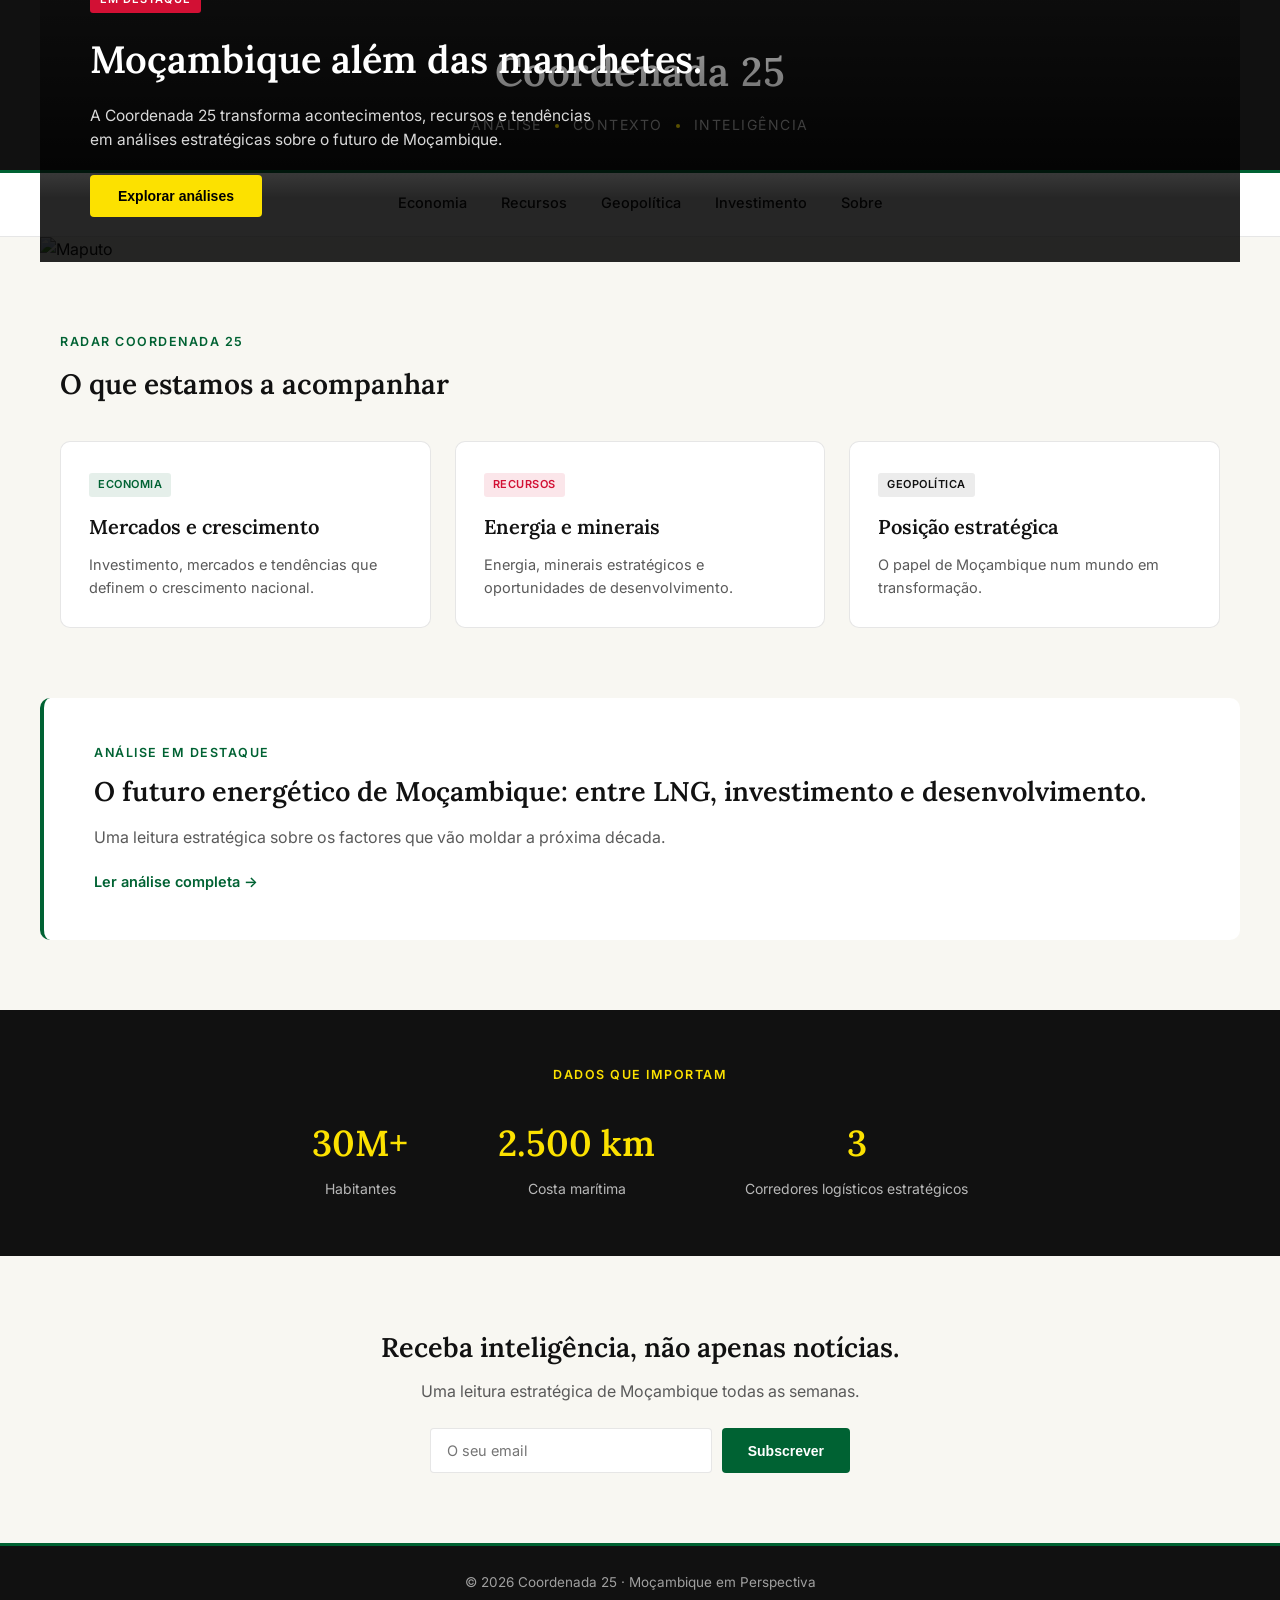
==== website/index.html @ 7ec49373 "Adiciona index, style e favicon" ====
<!DOCTYPE html>
<html lang="pt">
<head>
    <meta charset="UTF-8">
    <meta name="viewport" content="width=device-width, initial-scale=1.0">
    <title>Coordenada 25 | Inteligência sobre Moçambique</title>
    <link rel="preconnect" href="https://fonts.googleapis.com">
    <link rel="preconnect" href="https://fonts.gstatic.com" crossorigin>
    <link href="https://fonts.googleapis.com/css2?family=Lora:wght@500;600;700&family=Inter:wght@400;500;600&display=swap" rel="stylesheet">
    <link rel="stylesheet" href="style.css">
</head>
<body>

<header>
    <div class="header-inner">
        <h1>Coordenada 25</h1>
        <p>Análise <span class="dot"></span> Contexto <span class="dot"></span> Inteligência</p>
    </div>
</header>

<nav>
    <a href="#">Economia</a>
    <a href="#">Recursos</a>
    <a href="#">Geopolítica</a>
    <a href="#">Investimento</a>
    <a href="#">Sobre</a>
</nav>

<section class="hero">
    <img src="https://images.unsplash.com/photo-1489493585363-d69421e0edd3" alt="Maputo">
    <div class="hero-text">
        <span class="kicker">Em destaque</span>
        <h2>Moçambique além das manchetes.</h2>
        <p>
            A Coordenada 25 transforma acontecimentos,
            recursos e tendências em análises estratégicas
            sobre o futuro de Moçambique.
        </p>
        <button>Explorar análises</button>
    </div>
</section>

<section class="radar">
    <span class="eyebrow">Radar Coordenada 25</span>
    <h2>O que estamos a acompanhar</h2>

    <div class="articles">
        <article>
            <span class="tag tag-economia">Economia</span>
            <h3>Mercados e crescimento</h3>
            <p>Investimento, mercados e tendências que definem o crescimento nacional.</p>
        </article>

        <article>
            <span class="tag tag-recursos">Recursos</span>
            <h3>Energia e minerais</h3>
            <p>Energia, minerais estratégicos e oportunidades de desenvolvimento.</p>
        </article>

        <article>
            <span class="tag tag-geopolitica">Geopolítica</span>
            <h3>Posição estratégica</h3>
            <p>O papel de Moçambique num mundo em transformação.</p>
        </article>
    </div>
</section>

<section class="feature">
    <span class="eyebrow">Análise em destaque</span>
    <h3>O futuro energético de Moçambique: entre LNG, investimento e desenvolvimento.</h3>
    <p>Uma leitura estratégica sobre os factores que vão moldar a próxima década.</p>
    <a href="#" class="feature-link">Ler análise completa →</a>
</section>

<section class="data">
    <span class="eyebrow eyebrow-light">Dados que importam</span>
    <div class="data-grid">
        <div>
            <h3>30M+</h3>
            <p>Habitantes</p>
        </div>
        <div>
            <h3>2.500 km</h3>
            <p>Costa marítima</p>
        </div>
        <div>
            <h3>3</h3>
            <p>Corredores logísticos estratégicos</p>
        </div>
    </div>
</section>

<section class="newsletter">
    <h2>Receba inteligência, não apenas notícias.</h2>
    <p>Uma leitura estratégica de Moçambique todas as semanas.</p>
    <form class="newsletter-form">
        <input type="email" placeholder="O seu email" required>
        <button type="submit">Subscrever</button>
    </form>
</section>

<footer>
    <p>© 2026 Coordenada 25 · Moçambique em Perspectiva</p>
</footer>

</body>
</html>
---- website/style.css ----
/* COORDENADA 25 - BRAND STYLE */

* {
    margin: 0;
    padding: 0;
    box-sizing: border-box;
}

:root {
    --verde: #006233;
    --verde-escuro: #00381d;
    --vermelho: #D21034;
    --amarelo: #FCE100;
    --preto: #111111;
    --cinza: #5a5a5a;
    --fundo: #F8F7F2;
    --linha: rgba(17,17,17,0.1);
}

body {
    font-family: "Inter", Helvetica, sans-serif;
    background: var(--fundo);
    color: var(--preto);
    line-height: 1.6;
}

h1, h2, h3 {
    font-family: "Lora", Georgia, serif;
}

/* HEADER */

header {
    background: var(--preto);
    color: white;
    text-align: center;
    padding: 40px 20px 34px;
    border-bottom: 3px solid var(--verde);
}

header h1 {
    font-size: 40px;
    letter-spacing: 0.5px;
    font-weight: 600;
}

header p {
    margin-top: 10px;
    font-size: 14px;
    letter-spacing: 1.5px;
    text-transform: uppercase;
    color: rgba(255,255,255,0.65);
}

header .dot {
    display: inline-block;
    width: 4px;
    height: 4px;
    background: var(--amarelo);
    border-radius: 50%;
    margin: 0 8px;
    vertical-align: middle;
}

/* NAV */

nav {
    display: flex;
    justify-content: center;
    gap: 34px;
    padding: 18px;
    background: white;
    border-bottom: 1px solid var(--linha);
}

nav a {
    text-decoration: none;
    color: var(--preto);
    font-weight: 500;
    font-size: 14.5px;
    position: relative;
    padding-bottom: 3px;
    transition: color 0.2s ease;
}

nav a::after {
    content: "";
    position: absolute;
    left: 0;
    bottom: 0;
    width: 0;
    height: 2px;
    background: var(--vermelho);
    transition: width 0.25s ease;
}

nav a:hover {
    color: var(--vermelho);
}

nav a:hover::after {
    width: 100%;
}

/* HERO */

.hero {
    position: relative;
    max-width: 1200px;
    margin: 0 auto;
}

.hero img {
    width: 100%;
    height: 480px;
    object-fit: cover;
    filter: brightness(0.9);
}

.hero-text {
    position: absolute;
    bottom: 0;
    padding: 45px 50px;
    color: white;
    background: linear-gradient(0deg, rgba(0,0,0,0.85) 20%, rgba(0,0,0,0.1) 100%);
    width: 100%;
}

.kicker {
    display: inline-block;
    background: var(--vermelho);
    color: white;
    font-size: 11px;
    font-weight: 600;
    letter-spacing: 1px;
    text-transform: uppercase;
    padding: 4px 10px;
    border-radius: 3px;
    margin-bottom: 16px;
}

.hero h2 {
    font-size: 38px;
    font-weight: 600;
    margin-bottom: 14px;
    max-width: 650px;
}

.hero-text p {
    max-width: 520px;
    color: rgba(255,255,255,0.85);
    font-size: 15.5px;
    margin-bottom: 22px;
}

.hero button {
    background: var(--amarelo);
    border: none;
    padding: 13px 28px;
    border-radius: 4px;
    font-weight: 600;
    font-size: 14px;
    cursor: pointer;
    transition: transform 0.2s ease;
}

.hero button:hover {
    transform: translateY(-2px);
}

/* SECTION HEADINGS */

.eyebrow {
    display: block;
    color: var(--verde);
    font-size: 12.5px;
    font-weight: 600;
    letter-spacing: 1.5px;
    text-transform: uppercase;
    margin-bottom: 10px;
}

.eyebrow-light {
    color: var(--amarelo);
}

.radar h2,
.feature h3 {
    color: var(--preto);
}

.radar h2 {
    font-size: 28px;
    margin-bottom: 34px;
    font-weight: 600;
}

/* SECTIONS */

.radar,
.feature,
.newsletter {
    max-width: 1200px;
    margin: 70px auto;
    padding: 0 20px;
}

/* CARDS */

.articles {
    display: flex;
    gap: 24px;
}

article {
    background: white;
    padding: 28px;
    flex: 1;
    border-radius: 10px;
    border: 1px solid var(--linha);
    transition: transform 0.2s ease, box-shadow 0.2s ease;
}

article:hover {
    transform: translateY(-4px);
    box-shadow: 0 12px 24px rgba(0,0,0,0.08);
}

.tag {
    display: inline-block;
    font-size: 11px;
    font-weight: 600;
    letter-spacing: 0.5px;
    text-transform: uppercase;
    padding: 3px 9px;
    border-radius: 3px;
    margin-bottom: 14px;
}

.tag-economia { background: rgba(0,98,51,0.1); color: var(--verde); }
.tag-recursos { background: rgba(210,16,52,0.1); color: var(--vermelho); }
.tag-geopolitica { background: rgba(17,17,17,0.08); color: var(--preto); }

article h3 {
    font-size: 20px;
    margin-bottom: 10px;
    font-weight: 600;
}

article p {
    color: var(--cinza);
    font-size: 14.5px;
}

/* FEATURE */

.feature {
    background: white;
    padding: 45px 50px;
    border-radius: 10px;
    border-left: 4px solid var(--verde);
}

.feature h3 {
    font-size: 27px;
    line-height: 1.35;
    margin: 6px 0 16px;
    font-weight: 600;
}

.feature p {
    color: var(--cinza);
    font-size: 16px;
    margin-bottom: 18px;
}

.feature-link {
    color: var(--verde);
    font-weight: 600;
    text-decoration: none;
    font-size: 14.5px;
}

.feature-link:hover {
    color: var(--vermelho);
}

/* DATA */

.data {
    background: var(--preto);
    color: white;
    padding: 55px 20px;
    text-align: center;
}

.data .eyebrow {
    text-align: center;
    margin-bottom: 30px;
}

.data-grid {
    display: flex;
    justify-content: center;
    gap: 90px;
    max-width: 1200px;
    margin: 0 auto;
}

.data h3 {
    color: var(--amarelo);
    font-size: 36px;
    font-weight: 600;
}

.data p {
    color: rgba(255,255,255,0.7);
    font-size: 14px;
    margin-top: 6px;
}

/* NEWSLETTER */

.newsletter {
    text-align: center;
}

.newsletter h2 {
    font-size: 27px;
    font-weight: 600;
    margin-bottom: 10px;
}

.newsletter p {
    color: var(--cinza);
    margin-bottom: 24px;
}

.newsletter-form {
    display: flex;
    justify-content: center;
    gap: 10px;
    max-width: 420px;
    margin: 0 auto;
}

.newsletter-form input {
    flex: 1;
    padding: 13px 16px;
    border: 1px solid var(--linha);
    border-radius: 4px;
    font-family: inherit;
    font-size: 14.5px;
}

.newsletter-form input:focus {
    outline: none;
    border-color: var(--verde);
}

.newsletter button {
    padding: 13px 26px;
    background: var(--verde);
    color: white;
    border: none;
    border-radius: 4px;
    font-weight: 600;
    font-size: 14px;
    cursor: pointer;
    transition: background 0.2s ease;
}

.newsletter button:hover {
    background: var(--verde-escuro);
}

/* FOOTER */

footer {
    background: var(--preto);
    color: rgba(255,255,255,0.6);
    text-align: center;
    padding: 26px;
    font-size: 13.5px;
    border-top: 3px solid var(--verde);
}

/* MOBILE */

@media (max-width: 768px) {
    .articles,
    .data-grid {
        flex-direction: column;
        gap: 30px;
    }

    nav {
        flex-wrap: wrap;
        gap: 18px;
    }

    .hero img {
        height: 320px;
    }

    .hero-text {
        padding: 30px 24px;
    }

    .hero h2 {
        font-size: 26px;
    }

    .feature {
        padding: 30px 24px;
    }

    .newsletter-form {
        flex-direction: column;
    }
}
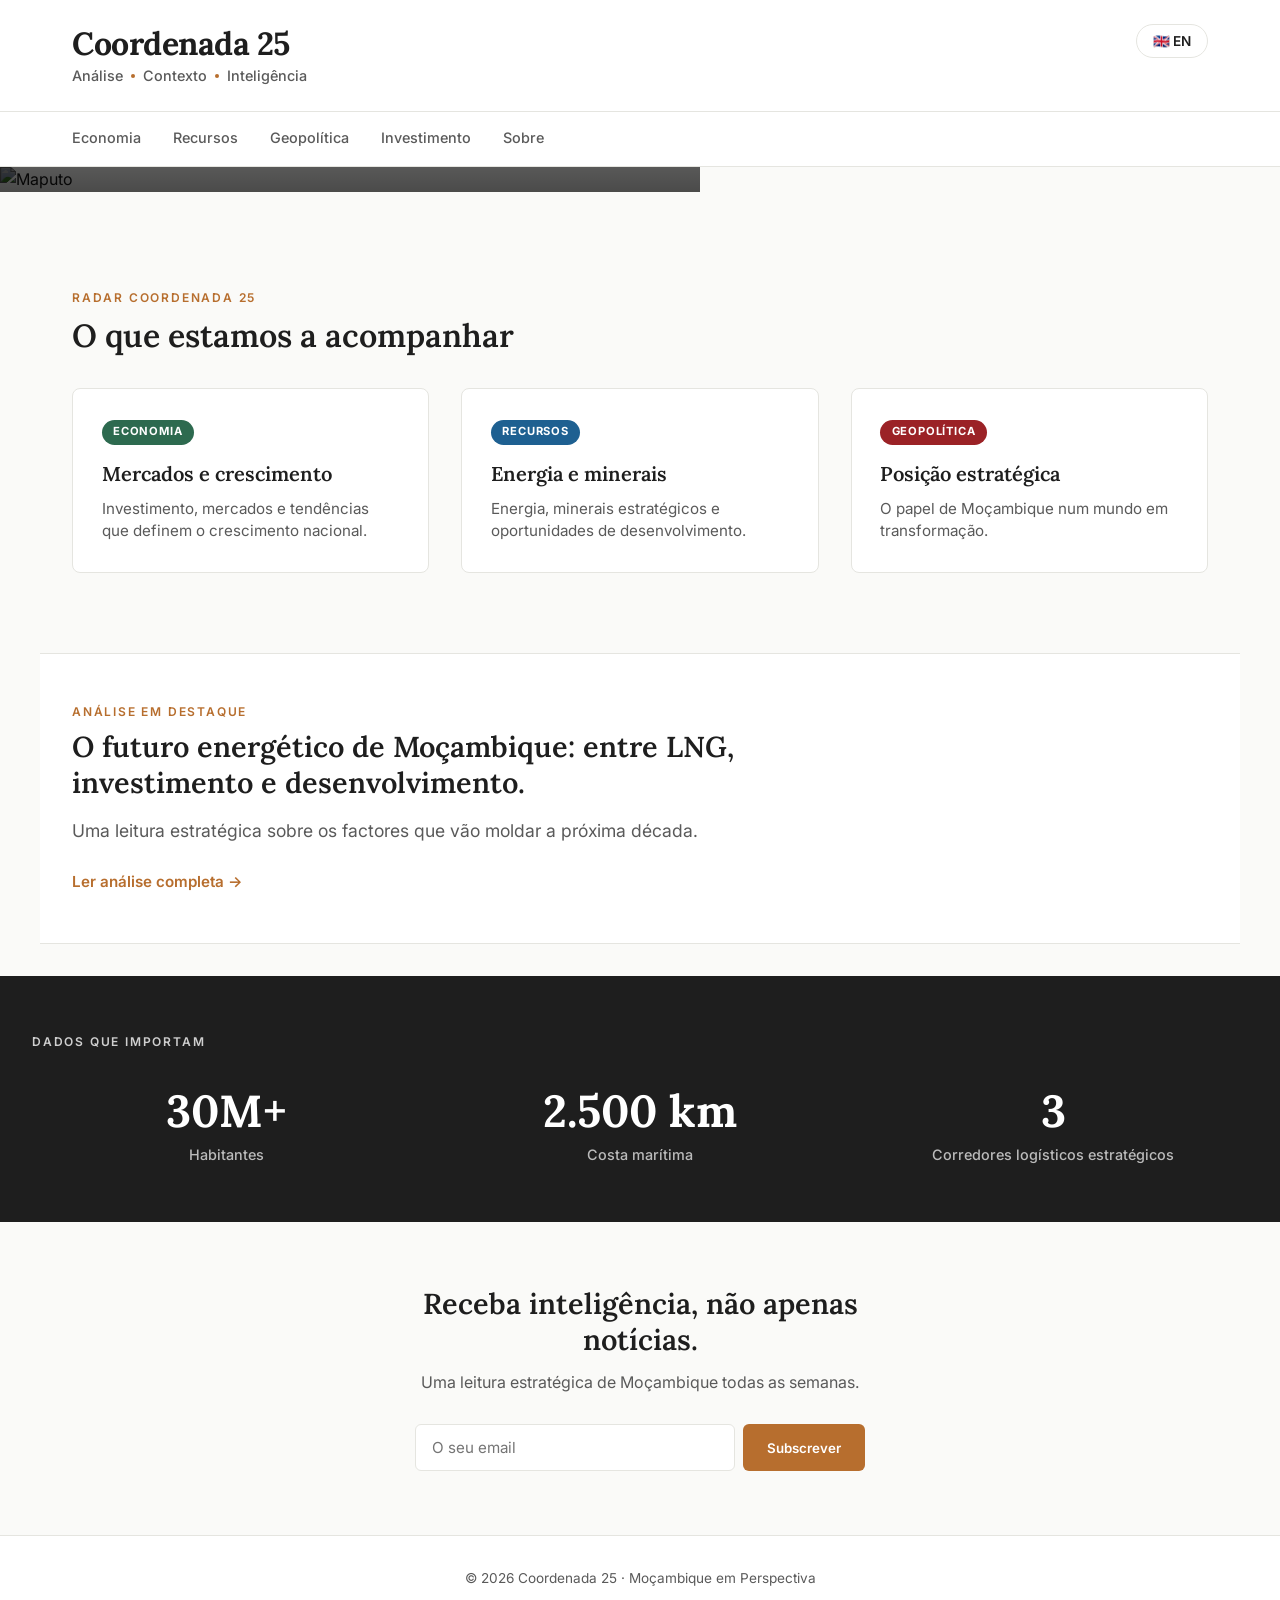
==== commit 1c3dca0f: "English and Portuguese" ====
--- a/website/index.html
+++ b/website/index.html
@@ -3,7 +3,9 @@
 <head>
     <meta charset="UTF-8">
     <meta name="viewport" content="width=device-width, initial-scale=1.0">
-    <title>Coordenada 25 | Inteligência sobre Moçambique</title>
+    <title class="lang-pt">Coordenada 25 | Inteligência sobre Moçambique</title>
+    <title class="lang-en" style="display: none;">Coordenada 25 | Intelligence on Mozambique</title>
+    <link rel="icon" type="image/svg+xml" href="favicon.svg">
     <link rel="preconnect" href="https://fonts.googleapis.com">
     <link rel="preconnect" href="https://fonts.gstatic.com" crossorigin>
     <link href="https://fonts.googleapis.com/css2?family=Lora:wght@500;600;700&family=Inter:wght@400;500;600&display=swap" rel="stylesheet">
@@ -13,95 +15,155 @@
 
 <header>
     <div class="header-inner">
-        <h1>Coordenada 25</h1>
-        <p>Análise <span class="dot"></span> Contexto <span class="dot"></span> Inteligência</p>
+        <div class="header-top">
+            <div>
+                <h1>Coordenada 25</h1>
+                <p class="lang-pt">Análise <span class="dot"></span> Contexto <span class="dot"></span> Inteligência</p>
+                <p class="lang-en" style="display: none;">Analysis <span class="dot"></span> Context <span class="dot"></span> Intelligence</p>
+            </div>
+            <button id="langToggle" class="lang-btn">🇬🇧 EN</button>
+        </div>
     </div>
 </header>
 
 <nav>
-    <a href="#">Economia</a>
-    <a href="#">Recursos</a>
-    <a href="#">Geopolítica</a>
-    <a href="#">Investimento</a>
-    <a href="#">Sobre</a>
+    <div class="nav-inner">
+        <a href="#" class="lang-pt">Economia</a>
+        <a href="#" class="lang-en" style="display: none;">Economy</a>
+        
+        <a href="#" class="lang-pt">Recursos</a>
+        <a href="#" class="lang-en" style="display: none;">Resources</a>
+        
+        <a href="#" class="lang-pt">Geopolítica</a>
+        <a href="#" class="lang-en" style="display: none;">Geopolitics</a>
+        
+        <a href="#" class="lang-pt">Investimento</a>
+        <a href="#" class="lang-en" style="display: none;">Investment</a>
+        
+        <a href="#" class="lang-pt">Sobre</a>
+        <a href="#" class="lang-en" style="display: none;">About</a>
+    </div>
 </nav>
 
 <section class="hero">
     <img src="https://images.unsplash.com/photo-1489493585363-d69421e0edd3" alt="Maputo">
     <div class="hero-text">
-        <span class="kicker">Em destaque</span>
-        <h2>Moçambique além das manchetes.</h2>
-        <p>
+        <span class="kicker lang-pt">Em destaque</span>
+        <span class="kicker lang-en" style="display: none;">Featured</span>
+        
+        <h2 class="lang-pt">Moçambique além das manchetes.</h2>
+        <h2 class="lang-en" style="display: none;">Mozambique beyond the headlines.</h2>
+        
+        <p class="lang-pt">
             A Coordenada 25 transforma acontecimentos,
             recursos e tendências em análises estratégicas
             sobre o futuro de Moçambique.
         </p>
-        <button>Explorar análises</button>
+        <p class="lang-en" style="display: none;">
+            Coordenada 25 transforms events,
+            resources and trends into strategic analyses
+            about Mozambique's future.
+        </p>
+        
+        <button class="lang-pt">Explorar análises</button>
+        <button class="lang-en" style="display: none;">Explore analyses</button>
     </div>
 </section>
 
 <section class="radar">
-    <span class="eyebrow">Radar Coordenada 25</span>
-    <h2>O que estamos a acompanhar</h2>
+    <span class="eyebrow lang-pt">Radar Coordenada 25</span>
+    <span class="eyebrow lang-en" style="display: none;">Coordenada 25 Radar</span>
+    
+    <h2 class="lang-pt">O que estamos a acompanhar</h2>
+    <h2 class="lang-en" style="display: none;">What we're tracking</h2>
 
     <div class="articles">
         <article>
-            <span class="tag tag-economia">Economia</span>
-            <h3>Mercados e crescimento</h3>
-            <p>Investimento, mercados e tendências que definem o crescimento nacional.</p>
+            <span class="tag tag-economia lang-pt">Economia</span>
+            <span class="tag tag-economia lang-en" style="display: none;">Economy</span>
+            <h3 class="lang-pt">Mercados e crescimento</h3>
+            <h3 class="lang-en" style="display: none;">Markets and growth</h3>
+            <p class="lang-pt">Investimento, mercados e tendências que definem o crescimento nacional.</p>
+            <p class="lang-en" style="display: none;">Investment, markets and trends that define national growth.</p>
         </article>
 
         <article>
-            <span class="tag tag-recursos">Recursos</span>
-            <h3>Energia e minerais</h3>
-            <p>Energia, minerais estratégicos e oportunidades de desenvolvimento.</p>
+            <span class="tag tag-recursos lang-pt">Recursos</span>
+            <span class="tag tag-recursos lang-en" style="display: none;">Resources</span>
+            <h3 class="lang-pt">Energia e minerais</h3>
+            <h3 class="lang-en" style="display: none;">Energy and minerals</h3>
+            <p class="lang-pt">Energia, minerais estratégicos e oportunidades de desenvolvimento.</p>
+            <p class="lang-en" style="display: none;">Energy, strategic minerals and development opportunities.</p>
         </article>
 
         <article>
-            <span class="tag tag-geopolitica">Geopolítica</span>
-            <h3>Posição estratégica</h3>
-            <p>O papel de Moçambique num mundo em transformação.</p>
+            <span class="tag tag-geopolitica lang-pt">Geopolítica</span>
+            <span class="tag tag-geopolitica lang-en" style="display: none;">Geopolitics</span>
+            <h3 class="lang-pt">Posição estratégica</h3>
+            <h3 class="lang-en" style="display: none;">Strategic position</h3>
+            <p class="lang-pt">O papel de Moçambique num mundo em transformação.</p>
+            <p class="lang-en" style="display: none;">Mozambique's role in a changing world.</p>
         </article>
     </div>
 </section>
 
 <section class="feature">
-    <span class="eyebrow">Análise em destaque</span>
-    <h3>O futuro energético de Moçambique: entre LNG, investimento e desenvolvimento.</h3>
-    <p>Uma leitura estratégica sobre os factores que vão moldar a próxima década.</p>
-    <a href="#" class="feature-link">Ler análise completa →</a>
+    <span class="eyebrow lang-pt">Análise em destaque</span>
+    <span class="eyebrow lang-en" style="display: none;">Featured analysis</span>
+    
+    <h3 class="lang-pt">O futuro energético de Moçambique: entre LNG, investimento e desenvolvimento.</h3>
+    <h3 class="lang-en" style="display: none;">Mozambique's energy future: between LNG, investment and development.</h3>
+    
+    <p class="lang-pt">Uma leitura estratégica sobre os factores que vão moldar a próxima década.</p>
+    <p class="lang-en" style="display: none;">A strategic reading on the factors that will shape the next decade.</p>
+    
+    <a href="#" class="feature-link lang-pt">Ler análise completa →</a>
+    <a href="#" class="feature-link lang-en" style="display: none;">Read full analysis →</a>
 </section>
 
 <section class="data">
-    <span class="eyebrow eyebrow-light">Dados que importam</span>
+    <span class="eyebrow eyebrow-light lang-pt">Dados que importam</span>
+    <span class="eyebrow eyebrow-light lang-en" style="display: none;">Data that matters</span>
+    
     <div class="data-grid">
         <div>
             <h3>30M+</h3>
-            <p>Habitantes</p>
+            <p class="lang-pt">Habitantes</p>
+            <p class="lang-en" style="display: none;">Inhabitants</p>
         </div>
         <div>
             <h3>2.500 km</h3>
-            <p>Costa marítima</p>
+            <p class="lang-pt">Costa marítima</p>
+            <p class="lang-en" style="display: none;">Coastline</p>
         </div>
         <div>
             <h3>3</h3>
-            <p>Corredores logísticos estratégicos</p>
+            <p class="lang-pt">Corredores logísticos estratégicos</p>
+            <p class="lang-en" style="display: none;">Strategic logistics corridors</p>
         </div>
     </div>
 </section>
 
 <section class="newsletter">
-    <h2>Receba inteligência, não apenas notícias.</h2>
-    <p>Uma leitura estratégica de Moçambique todas as semanas.</p>
+    <h2 class="lang-pt">Receba inteligência, não apenas notícias.</h2>
+    <h2 class="lang-en" style="display: none;">Receive intelligence, not just news.</h2>
+    
+    <p class="lang-pt">Uma leitura estratégica de Moçambique todas as semanas.</p>
+    <p class="lang-en" style="display: none;">A strategic read on Mozambique every week.</p>
+    
     <form class="newsletter-form">
-        <input type="email" placeholder="O seu email" required>
-        <button type="submit">Subscrever</button>
+        <input type="email" placeholder="O seu email" required class="lang-pt">
+        <input type="email" placeholder="Your email" required class="lang-en" style="display: none;">
+        <button type="submit" class="lang-pt">Subscrever</button>
+        <button type="submit" class="lang-en" style="display: none;">Subscribe</button>
     </form>
 </section>
 
 <footer>
-    <p>© 2026 Coordenada 25 · Moçambique em Perspectiva</p>
+    <p class="lang-pt">© 2026 Coordenada 25 · Moçambique em Perspectiva</p>
+    <p class="lang-en" style="display: none;">© 2026 Coordenada 25 · Mozambique in Perspective</p>
 </footer>
 
+<script src="script.js"></script>
 </body>
 </html>
--- a/website/style.css
+++ b/website/style.css
@@ -1,421 +1,472 @@
-/* COORDENADA 25 - BRAND STYLE */
-
-* {
+/* ===== RESET & BASE ===== */
+*,
+*::before,
+*::after {
     margin: 0;
     padding: 0;
     box-sizing: border-box;
 }
 
 :root {
-    --verde: #006233;
-    --verde-escuro: #00381d;
-    --vermelho: #D21034;
-    --amarelo: #FCE100;
-    --preto: #111111;
-    --cinza: #5a5a5a;
-    --fundo: #F8F7F2;
-    --linha: rgba(17,17,17,0.1);
+    --bg: #fafaf8;
+    --surface: #ffffff;
+    --text: #1e1e1e;
+    --text-muted: #5a5a5a;
+    --accent: #b76e2e;
+    --accent-hover: #8b4f1c;
+    --tag-economia: #2d6a4f;
+    --tag-recursos: #1e6091;
+    --tag-geopolitica: #9b2226;
+    --border: #e5e5e0;
+    --radius: 8px;
+    --font-serif: 'Lora', Georgia, serif;
+    --font-sans: 'Inter', system-ui, sans-serif;
+    --shadow-sm: 0 1px 3px rgba(0,0,0,0.04);
+    --shadow-md: 0 4px 16px rgba(0,0,0,0.06);
+    --max-width: 1200px;
+}
+
+html {
+    scroll-behavior: smooth;
 }
 
 body {
-    font-family: "Inter", Helvetica, sans-serif;
-    background: var(--fundo);
-    color: var(--preto);
+    font-family: var(--font-sans);
+    background-color: var(--bg);
+    color: var(--text);
     line-height: 1.6;
-}
-
-h1, h2, h3 {
-    font-family: "Lora", Georgia, serif;
-}
-
-/* HEADER */
-
+    -webkit-font-smoothing: antialiased;
+}
+
+h1, h2, h3, h4 {
+    font-family: var(--font-serif);
+    font-weight: 600;
+    line-height: 1.25;
+}
+
+img {
+    max-width: 100%;
+    display: block;
+}
+
+a {
+    text-decoration: none;
+    color: inherit;
+}
+
+/* ===== HEADER ===== */
 header {
-    background: var(--preto);
-    color: white;
-    text-align: center;
-    padding: 40px 20px 34px;
-    border-bottom: 3px solid var(--verde);
+    background: var(--surface);
+    border-bottom: 1px solid var(--border);
+    position: sticky;
+    top: 0;
+    z-index: 100;
+    backdrop-filter: blur(6px);
+    background-color: rgba(255,255,255,0.92);
+}
+
+.header-inner {
+    max-width: var(--max-width);
+    margin: 0 auto;
+    padding: 1.5rem 2rem;
+}
+
+.header-top {
+    display: flex;
+    justify-content: space-between;
+    align-items: flex-start;
 }
 
 header h1 {
-    font-size: 40px;
-    letter-spacing: 0.5px;
-    font-weight: 600;
+    font-size: 2rem;
+    font-weight: 700;
+    letter-spacing: -0.5px;
+    color: #1e1e1e;
 }
 
 header p {
-    margin-top: 10px;
-    font-size: 14px;
-    letter-spacing: 1.5px;
-    text-transform: uppercase;
-    color: rgba(255,255,255,0.65);
-}
-
-header .dot {
+    font-size: 0.9rem;
+    color: var(--text-muted);
+    display: flex;
+    align-items: center;
+    gap: 0.5rem;
+    font-weight: 500;
+}
+
+.dot {
     display: inline-block;
     width: 4px;
     height: 4px;
-    background: var(--amarelo);
     border-radius: 50%;
-    margin: 0 8px;
-    vertical-align: middle;
-}
-
-/* NAV */
-
+    background-color: var(--accent);
+}
+
+/* ===== BOTÃO DE IDIOMA ===== */
+.lang-btn {
+    background: var(--surface);
+    border: 1px solid var(--border);
+    padding: 0.5rem 1rem;
+    border-radius: 20px;
+    font-size: 0.85rem;
+    font-weight: 600;
+    cursor: pointer;
+    font-family: var(--font-sans);
+    color: var(--text);
+    transition: background 0.2s, border-color 0.2s;
+    white-space: nowrap;
+}
+
+.lang-btn:hover {
+    background: #f0f0f0;
+    border-color: #ccc;
+}
+
+/* ===== NAVEGAÇÃO ===== */
 nav {
+    border-bottom: 1px solid var(--border);
+    background-color: var(--surface);
+}
+
+.nav-inner {
+    max-width: var(--max-width);
+    margin: 0 auto;
+    padding: 0 2rem;
     display: flex;
-    justify-content: center;
-    gap: 34px;
-    padding: 18px;
-    background: white;
-    border-bottom: 1px solid var(--linha);
+    gap: 2rem;
 }
 
 nav a {
-    text-decoration: none;
-    color: var(--preto);
+    font-size: 0.9rem;
     font-weight: 500;
-    font-size: 14.5px;
-    position: relative;
-    padding-bottom: 3px;
-    transition: color 0.2s ease;
-}
-
-nav a::after {
-    content: "";
-    position: absolute;
-    left: 0;
-    bottom: 0;
-    width: 0;
-    height: 2px;
-    background: var(--vermelho);
-    transition: width 0.25s ease;
-}
-
-nav a:hover {
-    color: var(--vermelho);
-}
-
-nav a:hover::after {
-    width: 100%;
-}
-
-/* HERO */
-
+    color: var(--text-muted);
+    padding: 0.9rem 0;
+    border-bottom: 2px solid transparent;
+    transition: color 0.2s, border-color 0.2s;
+}
+
+nav a:hover,
+nav a:focus {
+    color: var(--text);
+    border-bottom-color: var(--accent);
+}
+
+/* ===== HERO ===== */
 .hero {
     position: relative;
-    max-width: 1200px;
-    margin: 0 auto;
+    width: 100%;
+    max-height: 500px;
+    overflow: hidden;
+    display: flex;
+    align-items: center;
+    margin-bottom: 3rem;
 }
 
 .hero img {
     width: 100%;
-    height: 480px;
+    height: 100%;
     object-fit: cover;
-    filter: brightness(0.9);
+    filter: brightness(0.65);
 }
 
 .hero-text {
     position: absolute;
     bottom: 0;
-    padding: 45px 50px;
+    left: 0;
+    right: 0;
+    padding: 3rem 2rem;
+    background: linear-gradient(to top, rgba(0,0,0,0.7) 0%, transparent 100%);
     color: white;
-    background: linear-gradient(0deg, rgba(0,0,0,0.85) 20%, rgba(0,0,0,0.1) 100%);
-    width: 100%;
+    max-width: 700px;
 }
 
 .kicker {
+    font-size: 0.8rem;
+    text-transform: uppercase;
+    letter-spacing: 1.5px;
+    font-weight: 600;
+    background-color: var(--accent);
+    padding: 0.2rem 0.8rem;
+    border-radius: 20px;
     display: inline-block;
-    background: var(--vermelho);
+    margin-bottom: 0.75rem;
+}
+
+.hero-text h2 {
+    font-size: 2.2rem;
+    margin-bottom: 0.75rem;
+    font-weight: 700;
+    line-height: 1.2;
+}
+
+.hero-text p {
+    font-size: 1.05rem;
+    opacity: 0.9;
+    margin-bottom: 1.5rem;
+    max-width: 550px;
+}
+
+.hero-text button {
+    background-color: var(--accent);
     color: white;
-    font-size: 11px;
-    font-weight: 600;
-    letter-spacing: 1px;
+    border: none;
+    padding: 0.75rem 2rem;
+    font-size: 0.95rem;
+    font-weight: 600;
+    border-radius: 6px;
+    cursor: pointer;
+    transition: background 0.2s;
+    font-family: var(--font-sans);
+}
+
+.hero-text button:hover {
+    background-color: var(--accent-hover);
+}
+
+/* ===== RADAR ===== */
+.radar {
+    max-width: var(--max-width);
+    margin: 0 auto;
+    padding: 3rem 2rem;
+}
+
+.eyebrow {
+    font-size: 0.75rem;
     text-transform: uppercase;
-    padding: 4px 10px;
-    border-radius: 3px;
-    margin-bottom: 16px;
-}
-
-.hero h2 {
-    font-size: 38px;
-    font-weight: 600;
-    margin-bottom: 14px;
-    max-width: 650px;
-}
-
-.hero-text p {
-    max-width: 520px;
-    color: rgba(255,255,255,0.85);
-    font-size: 15.5px;
-    margin-bottom: 22px;
-}
-
-.hero button {
-    background: var(--amarelo);
-    border: none;
-    padding: 13px 28px;
-    border-radius: 4px;
-    font-weight: 600;
-    font-size: 14px;
-    cursor: pointer;
-    transition: transform 0.2s ease;
-}
-
-.hero button:hover {
-    transform: translateY(-2px);
-}
-
-/* SECTION HEADINGS */
-
-.eyebrow {
+    letter-spacing: 1.8px;
+    font-weight: 600;
+    color: var(--accent);
+    margin-bottom: 0.5rem;
     display: block;
-    color: var(--verde);
-    font-size: 12.5px;
-    font-weight: 600;
-    letter-spacing: 1.5px;
-    text-transform: uppercase;
-    margin-bottom: 10px;
-}
-
-.eyebrow-light {
-    color: var(--amarelo);
-}
-
-.radar h2,
-.feature h3 {
-    color: var(--preto);
 }
 
 .radar h2 {
-    font-size: 28px;
-    margin-bottom: 34px;
-    font-weight: 600;
-}
-
-/* SECTIONS */
-
-.radar,
-.feature,
-.newsletter {
-    max-width: 1200px;
-    margin: 70px auto;
-    padding: 0 20px;
-}
-
-/* CARDS */
+    font-size: 2rem;
+    margin-bottom: 2rem;
+}
 
 .articles {
-    display: flex;
-    gap: 24px;
+    display: grid;
+    grid-template-columns: repeat(auto-fit, minmax(260px, 1fr));
+    gap: 2rem;
 }
 
 article {
-    background: white;
-    padding: 28px;
-    flex: 1;
-    border-radius: 10px;
-    border: 1px solid var(--linha);
-    transition: transform 0.2s ease, box-shadow 0.2s ease;
+    background: var(--surface);
+    border: 1px solid var(--border);
+    border-radius: var(--radius);
+    padding: 1.8rem;
+    transition: box-shadow 0.25s, transform 0.2s;
 }
 
 article:hover {
-    transform: translateY(-4px);
-    box-shadow: 0 12px 24px rgba(0,0,0,0.08);
+    box-shadow: var(--shadow-md);
+    transform: translateY(-3px);
 }
 
 .tag {
     display: inline-block;
-    font-size: 11px;
-    font-weight: 600;
-    letter-spacing: 0.5px;
+    font-size: 0.7rem;
+    font-weight: 700;
     text-transform: uppercase;
-    padding: 3px 9px;
-    border-radius: 3px;
-    margin-bottom: 14px;
-}
-
-.tag-economia { background: rgba(0,98,51,0.1); color: var(--verde); }
-.tag-recursos { background: rgba(210,16,52,0.1); color: var(--vermelho); }
-.tag-geopolitica { background: rgba(17,17,17,0.08); color: var(--preto); }
+    letter-spacing: 0.8px;
+    padding: 0.2rem 0.7rem;
+    border-radius: 20px;
+    color: white;
+    margin-bottom: 1rem;
+}
+
+.tag-economia { background-color: var(--tag-economia); }
+.tag-recursos { background-color: var(--tag-recursos); }
+.tag-geopolitica { background-color: var(--tag-geopolitica); }
 
 article h3 {
-    font-size: 20px;
-    margin-bottom: 10px;
+    font-size: 1.25rem;
+    margin-bottom: 0.75rem;
     font-weight: 600;
 }
 
 article p {
-    color: var(--cinza);
-    font-size: 14.5px;
-}
-
-/* FEATURE */
-
+    font-size: 0.95rem;
+    color: var(--text-muted);
+    line-height: 1.5;
+}
+
+/* ===== ANÁLISE EM DESTAQUE ===== */
 .feature {
-    background: white;
-    padding: 45px 50px;
-    border-radius: 10px;
-    border-left: 4px solid var(--verde);
+    max-width: var(--max-width);
+    margin: 2rem auto;
+    padding: 3rem 2rem;
+    background: var(--surface);
+    border-top: 1px solid var(--border);
+    border-bottom: 1px solid var(--border);
 }
 
 .feature h3 {
-    font-size: 27px;
-    line-height: 1.35;
-    margin: 6px 0 16px;
-    font-weight: 600;
+    font-size: 1.8rem;
+    margin: 0.5rem 0 1rem;
+    max-width: 700px;
 }
 
 .feature p {
-    color: var(--cinza);
-    font-size: 16px;
-    margin-bottom: 18px;
+    font-size: 1.1rem;
+    color: var(--text-muted);
+    margin-bottom: 1.5rem;
 }
 
 .feature-link {
-    color: var(--verde);
-    font-weight: 600;
-    text-decoration: none;
-    font-size: 14.5px;
+    font-weight: 600;
+    color: var(--accent);
+    font-size: 0.95rem;
+    transition: color 0.2s;
 }
 
 .feature-link:hover {
-    color: var(--vermelho);
-}
-
-/* DATA */
-
+    color: var(--accent-hover);
+}
+
+/* ===== DADOS ===== */
 .data {
-    background: var(--preto);
+    background-color: #1e1e1e;
     color: white;
-    padding: 55px 20px;
+    padding: 3.5rem 2rem;
+    margin: 2rem 0;
+}
+
+.eyebrow-light {
+    color: #cfcfcf;
+}
+
+.data-grid {
+    max-width: var(--max-width);
+    margin: 2rem auto 0;
+    display: grid;
+    grid-template-columns: repeat(auto-fit, minmax(180px, 1fr));
+    gap: 2.5rem;
     text-align: center;
 }
 
-.data .eyebrow {
+.data-grid h3 {
+    font-size: 2.8rem;
+    font-weight: 700;
+    margin-bottom: 0.25rem;
+}
+
+.data-grid p {
+    font-size: 0.9rem;
+    color: #bbbbbb;
+    font-weight: 500;
+}
+
+/* ===== NEWSLETTER ===== */
+.newsletter {
+    max-width: 600px;
+    margin: 4rem auto;
+    padding: 0 2rem;
     text-align: center;
-    margin-bottom: 30px;
-}
-
-.data-grid {
-    display: flex;
-    justify-content: center;
-    gap: 90px;
-    max-width: 1200px;
-    margin: 0 auto;
-}
-
-.data h3 {
-    color: var(--amarelo);
-    font-size: 36px;
-    font-weight: 600;
-}
-
-.data p {
-    color: rgba(255,255,255,0.7);
-    font-size: 14px;
-    margin-top: 6px;
-}
-
-/* NEWSLETTER */
-
-.newsletter {
-    text-align: center;
 }
 
 .newsletter h2 {
-    font-size: 27px;
-    font-weight: 600;
-    margin-bottom: 10px;
+    font-size: 1.8rem;
+    margin-bottom: 0.75rem;
 }
 
 .newsletter p {
-    color: var(--cinza);
-    margin-bottom: 24px;
+    color: var(--text-muted);
+    margin-bottom: 1.8rem;
 }
 
 .newsletter-form {
     display: flex;
-    justify-content: center;
-    gap: 10px;
-    max-width: 420px;
+    gap: 0.5rem;
+    max-width: 450px;
     margin: 0 auto;
 }
 
 .newsletter-form input {
     flex: 1;
-    padding: 13px 16px;
-    border: 1px solid var(--linha);
-    border-radius: 4px;
-    font-family: inherit;
-    font-size: 14.5px;
-}
-
-.newsletter-form input:focus {
-    outline: none;
-    border-color: var(--verde);
-}
-
-.newsletter button {
-    padding: 13px 26px;
-    background: var(--verde);
+    padding: 0.8rem 1rem;
+    border: 1px solid var(--border);
+    border-radius: 6px;
+    font-family: var(--font-sans);
+    font-size: 0.95rem;
+}
+
+.newsletter-form button {
+    background-color: var(--accent);
     color: white;
     border: none;
-    border-radius: 4px;
-    font-weight: 600;
-    font-size: 14px;
+    padding: 0 1.5rem;
+    border-radius: 6px;
+    font-weight: 600;
+    font-family: var(--font-sans);
     cursor: pointer;
-    transition: background 0.2s ease;
-}
-
-.newsletter button:hover {
-    background: var(--verde-escuro);
-}
-
-/* FOOTER */
-
+    transition: background 0.2s;
+}
+
+.newsletter-form button:hover {
+    background-color: var(--accent-hover);
+}
+
+/* ===== FOOTER ===== */
 footer {
-    background: var(--preto);
-    color: rgba(255,255,255,0.6);
     text-align: center;
-    padding: 26px;
-    font-size: 13.5px;
-    border-top: 3px solid var(--verde);
-}
-
-/* MOBILE */
-
+    padding: 2rem;
+    border-top: 1px solid var(--border);
+    font-size: 0.85rem;
+    color: var(--text-muted);
+    background-color: var(--surface);
+}
+
+/* ===== RESPONSIVO ===== */
 @media (max-width: 768px) {
-    .articles,
-    .data-grid {
+    .header-top {
         flex-direction: column;
-        gap: 30px;
-    }
-
-    nav {
-        flex-wrap: wrap;
-        gap: 18px;
-    }
-
-    .hero img {
-        height: 320px;
-    }
-
+        gap: 0.75rem;
+    }
+    
+    .lang-btn {
+        align-self: flex-start;
+    }
+    
+    .hero {
+        max-height: 400px;
+    }
+    
     .hero-text {
-        padding: 30px 24px;
-    }
-
-    .hero h2 {
-        font-size: 26px;
-    }
-
-    .feature {
-        padding: 30px 24px;
-    }
-
+        padding: 2rem 1.5rem;
+    }
+    
+    .hero-text h2 {
+        font-size: 1.6rem;
+    }
+    
+    .hero-text p {
+        font-size: 0.95rem;
+    }
+    
+    .nav-inner {
+        overflow-x: auto;
+        gap: 1.2rem;
+        padding: 0 1rem;
+    }
+    
+    .articles {
+        grid-template-columns: 1fr;
+    }
+    
+    .feature h3 {
+        font-size: 1.4rem;
+    }
+    
+    .data-grid h3 {
+        font-size: 2.2rem;
+    }
+    
     .newsletter-form {
         flex-direction: column;
     }
+    
+    .newsletter-form button {
+        padding: 0.8rem;
+    }
 }
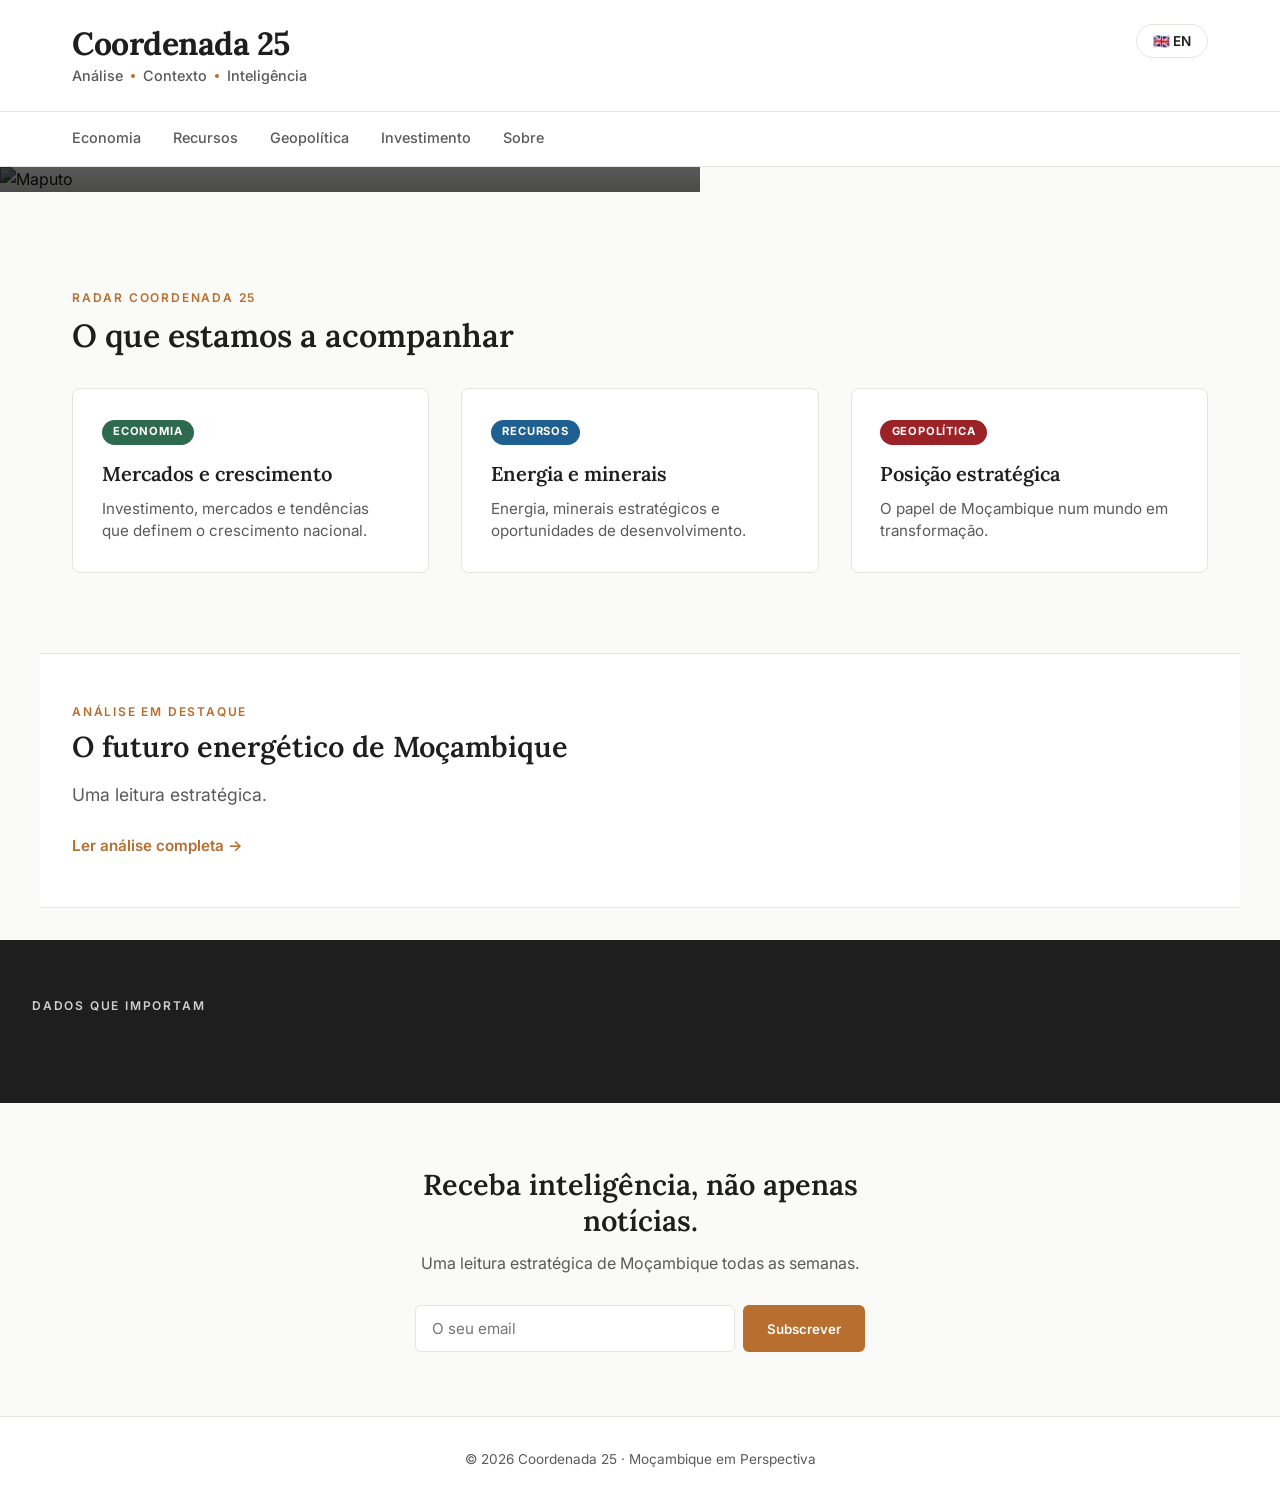
==== commit 2b947453: "Novos ficheiros" ====
--- a/website/index.html
+++ b/website/index.html
@@ -77,70 +77,31 @@
     <h2 class="lang-pt">O que estamos a acompanhar</h2>
     <h2 class="lang-en" style="display: none;">What we're tracking</h2>
 
-    <div class="articles">
-        <article>
-            <span class="tag tag-economia lang-pt">Economia</span>
-            <span class="tag tag-economia lang-en" style="display: none;">Economy</span>
-            <h3 class="lang-pt">Mercados e crescimento</h3>
-            <h3 class="lang-en" style="display: none;">Markets and growth</h3>
-            <p class="lang-pt">Investimento, mercados e tendências que definem o crescimento nacional.</p>
-            <p class="lang-en" style="display: none;">Investment, markets and trends that define national growth.</p>
-        </article>
-
-        <article>
-            <span class="tag tag-recursos lang-pt">Recursos</span>
-            <span class="tag tag-recursos lang-en" style="display: none;">Resources</span>
-            <h3 class="lang-pt">Energia e minerais</h3>
-            <h3 class="lang-en" style="display: none;">Energy and minerals</h3>
-            <p class="lang-pt">Energia, minerais estratégicos e oportunidades de desenvolvimento.</p>
-            <p class="lang-en" style="display: none;">Energy, strategic minerals and development opportunities.</p>
-        </article>
-
-        <article>
-            <span class="tag tag-geopolitica lang-pt">Geopolítica</span>
-            <span class="tag tag-geopolitica lang-en" style="display: none;">Geopolitics</span>
-            <h3 class="lang-pt">Posição estratégica</h3>
-            <h3 class="lang-en" style="display: none;">Strategic position</h3>
-            <p class="lang-pt">O papel de Moçambique num mundo em transformação.</p>
-            <p class="lang-en" style="display: none;">Mozambique's role in a changing world.</p>
-        </article>
+    <div class="articles" id="radar-container">
+        <!-- Preenchido automaticamente pelo JavaScript -->
     </div>
 </section>
 
 <section class="feature">
-    <span class="eyebrow lang-pt">Análise em destaque</span>
-    <span class="eyebrow lang-en" style="display: none;">Featured analysis</span>
+    <span class="eyebrow lang-pt" id="analise-eyebrow-pt">Análise em destaque</span>
+    <span class="eyebrow lang-en" id="analise-eyebrow-en" style="display: none;">Featured analysis</span>
     
-    <h3 class="lang-pt">O futuro energético de Moçambique: entre LNG, investimento e desenvolvimento.</h3>
-    <h3 class="lang-en" style="display: none;">Mozambique's energy future: between LNG, investment and development.</h3>
+    <h3 class="lang-pt" id="analise-titulo-pt">O futuro energético de Moçambique</h3>
+    <h3 class="lang-en" id="analise-titulo-en" style="display: none;">Mozambique's energy future</h3>
     
-    <p class="lang-pt">Uma leitura estratégica sobre os factores que vão moldar a próxima década.</p>
-    <p class="lang-en" style="display: none;">A strategic reading on the factors that will shape the next decade.</p>
+    <p class="lang-pt" id="analise-texto-pt">Uma leitura estratégica.</p>
+    <p class="lang-en" id="analise-texto-en" style="display: none;">A strategic reading.</p>
     
-    <a href="#" class="feature-link lang-pt">Ler análise completa →</a>
-    <a href="#" class="feature-link lang-en" style="display: none;">Read full analysis →</a>
+    <a href="#" class="feature-link lang-pt" id="analise-link-pt">Ler análise completa →</a>
+    <a href="#" class="feature-link lang-en" id="analise-link-en" style="display: none;">Read full analysis →</a>
 </section>
 
 <section class="data">
     <span class="eyebrow eyebrow-light lang-pt">Dados que importam</span>
     <span class="eyebrow eyebrow-light lang-en" style="display: none;">Data that matters</span>
     
-    <div class="data-grid">
-        <div>
-            <h3>30M+</h3>
-            <p class="lang-pt">Habitantes</p>
-            <p class="lang-en" style="display: none;">Inhabitants</p>
-        </div>
-        <div>
-            <h3>2.500 km</h3>
-            <p class="lang-pt">Costa marítima</p>
-            <p class="lang-en" style="display: none;">Coastline</p>
-        </div>
-        <div>
-            <h3>3</h3>
-            <p class="lang-pt">Corredores logísticos estratégicos</p>
-            <p class="lang-en" style="display: none;">Strategic logistics corridors</p>
-        </div>
+    <div class="data-grid" id="dados-container">
+        <!-- Preenchido automaticamente pelo JavaScript -->
     </div>
 </section>
 
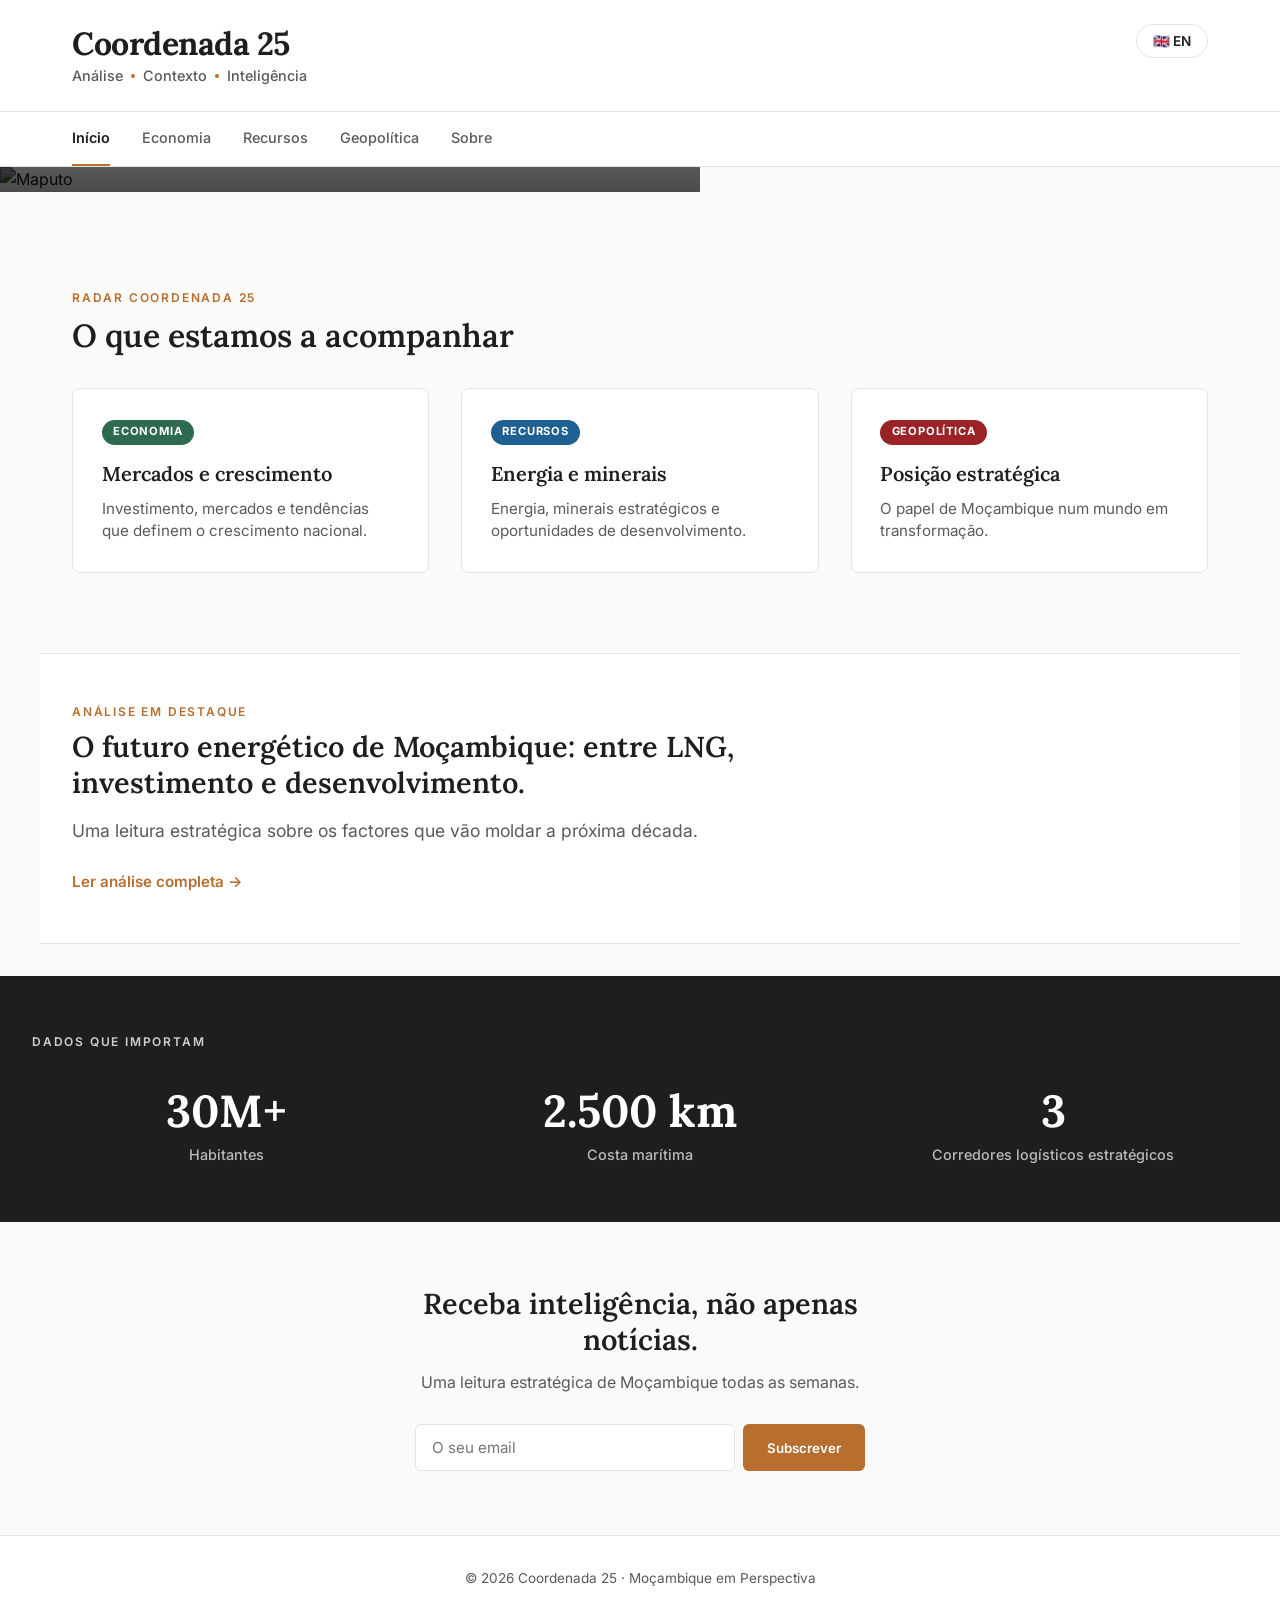
==== commit 02229105: "Aprimoramento" ====
--- a/website/index.html
+++ b/website/index.html
@@ -17,7 +17,7 @@
     <div class="header-inner">
         <div class="header-top">
             <div>
-                <h1>Coordenada 25</h1>
+                <h1><a href="index.html" style="color: inherit; text-decoration: none;">Coordenada 25</a></h1>
                 <p class="lang-pt">Análise <span class="dot"></span> Contexto <span class="dot"></span> Inteligência</p>
                 <p class="lang-en" style="display: none;">Analysis <span class="dot"></span> Context <span class="dot"></span> Intelligence</p>
             </div>
@@ -28,6 +28,9 @@
 
 <nav>
     <div class="nav-inner">
+        <a href="index.html" class="lang-pt active">Início</a>
+        <a href="index.html" class="lang-en active" style="display: none;">Home</a>
+        
         <a href="#" class="lang-pt">Economia</a>
         <a href="#" class="lang-en" style="display: none;">Economy</a>
         
@@ -37,11 +40,8 @@
         <a href="#" class="lang-pt">Geopolítica</a>
         <a href="#" class="lang-en" style="display: none;">Geopolitics</a>
         
-        <a href="#" class="lang-pt">Investimento</a>
-        <a href="#" class="lang-en" style="display: none;">Investment</a>
-        
-        <a href="#" class="lang-pt">Sobre</a>
-        <a href="#" class="lang-en" style="display: none;">About</a>
+        <a href="sobre.html" class="lang-pt">Sobre</a>
+        <a href="sobre.html" class="lang-en" style="display: none;">About</a>
     </div>
 </nav>
 
--- a/website/style.css
+++ b/website/style.css
@@ -17,6 +17,7 @@
     --tag-economia: #2d6a4f;
     --tag-recursos: #1e6091;
     --tag-geopolitica: #9b2226;
+    --tag-investimento: #7b4b94;
     --border: #e5e5e0;
     --radius: 8px;
     --font-serif: 'Lora', Georgia, serif;
@@ -84,6 +85,11 @@
     color: #1e1e1e;
 }
 
+header h1 a {
+    color: inherit;
+    text-decoration: none;
+}
+
 header p {
     font-size: 0.9rem;
     color: var(--text-muted);
@@ -148,6 +154,13 @@
 nav a:focus {
     color: var(--text);
     border-bottom-color: var(--accent);
+}
+
+/* ===== LINK ATIVO NA NAVEGAÇÃO ===== */
+nav a.active {
+    color: var(--text);
+    border-bottom-color: var(--accent);
+    font-weight: 600;
 }
 
 /* ===== HERO ===== */
@@ -278,6 +291,7 @@
 .tag-economia { background-color: var(--tag-economia); }
 .tag-recursos { background-color: var(--tag-recursos); }
 .tag-geopolitica { background-color: var(--tag-geopolitica); }
+.tag-investimento { background-color: var(--tag-investimento); }
 
 article h3 {
     font-size: 1.25rem;
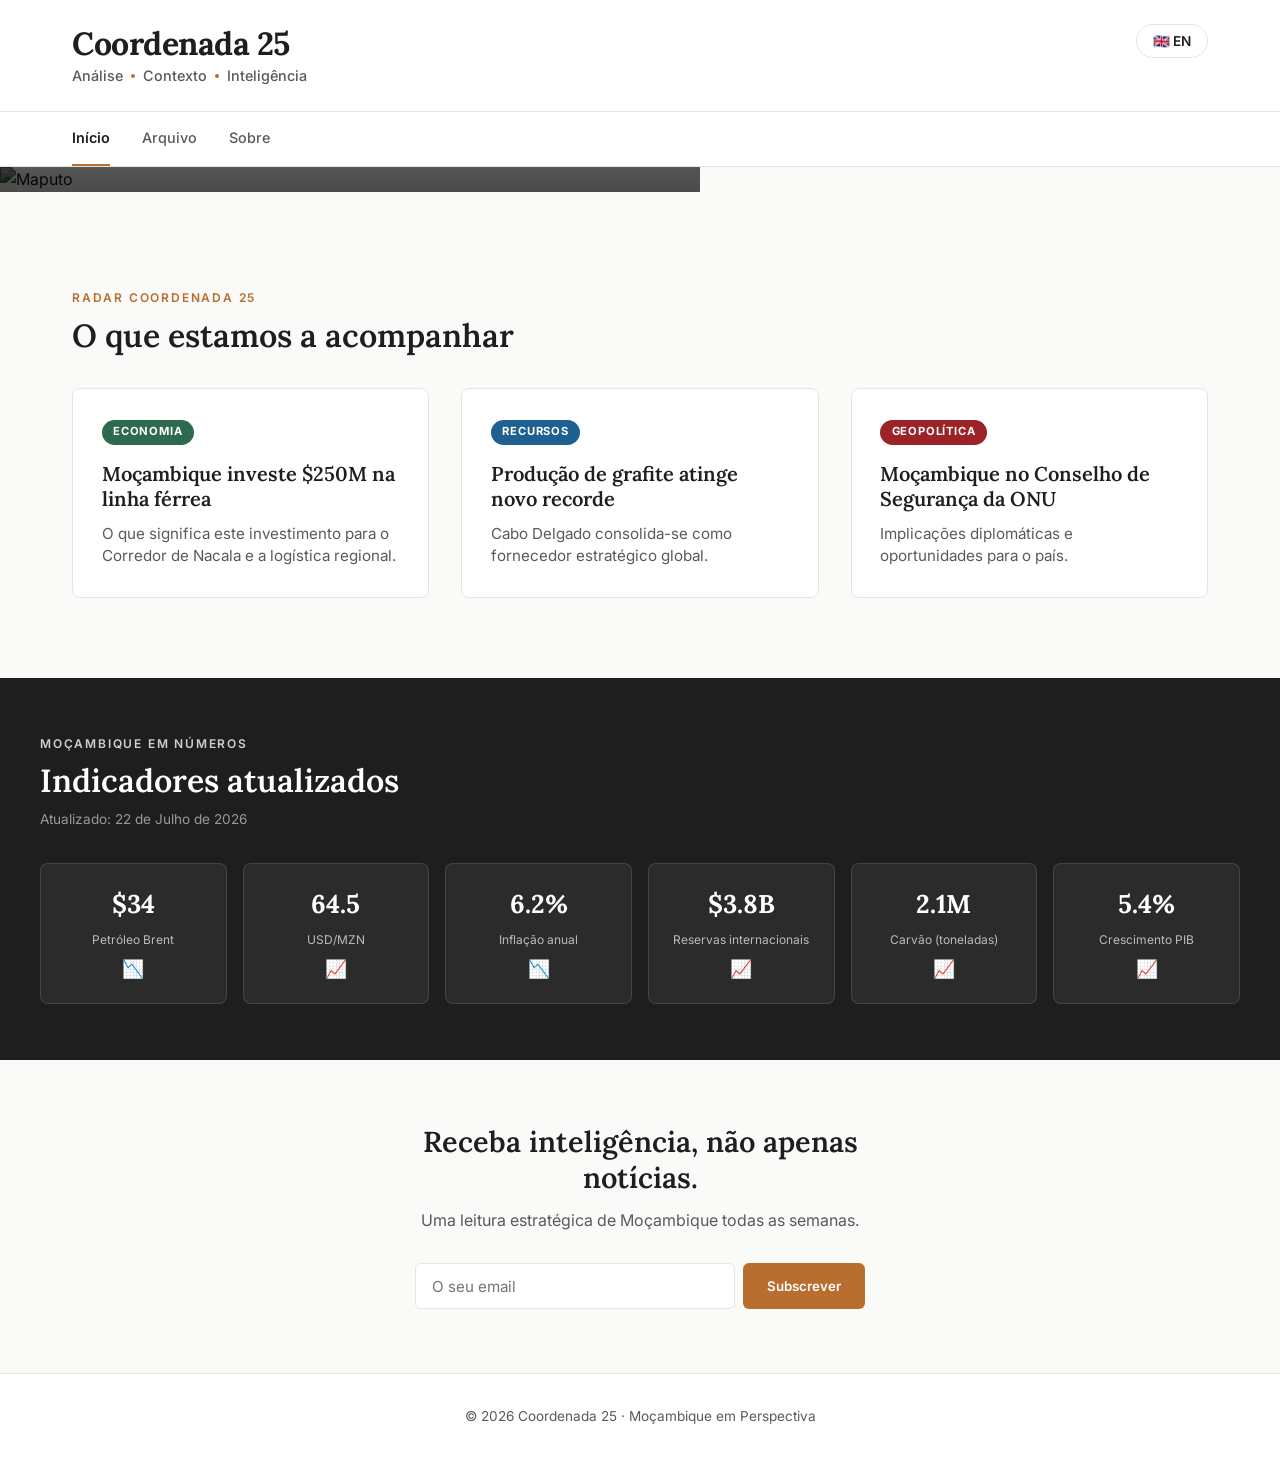
==== commit 126971a8: "Alteraciesss" ====
--- a/website/index.html
+++ b/website/index.html
@@ -28,18 +28,10 @@
 
 <nav>
     <div class="nav-inner">
-        <a href="index.html" class="lang-pt active">Início</a>
-        <a href="index.html" class="lang-en active" style="display: none;">Home</a>
-        
-        <a href="#" class="lang-pt">Economia</a>
-        <a href="#" class="lang-en" style="display: none;">Economy</a>
-        
-        <a href="#" class="lang-pt">Recursos</a>
-        <a href="#" class="lang-en" style="display: none;">Resources</a>
-        
-        <a href="#" class="lang-pt">Geopolítica</a>
-        <a href="#" class="lang-en" style="display: none;">Geopolitics</a>
-        
+        <a href="index.html" class="active lang-pt">Início</a>
+        <a href="index.html" class="active lang-en" style="display: none;">Home</a>
+        <a href="arquivo.html" class="lang-pt">Arquivo</a>
+        <a href="arquivo.html" class="lang-en" style="display: none;">Archive</a>
         <a href="sobre.html" class="lang-pt">Sobre</a>
         <a href="sobre.html" class="lang-en" style="display: none;">About</a>
     </div>
@@ -48,25 +40,21 @@
 <section class="hero">
     <img src="https://images.unsplash.com/photo-1489493585363-d69421e0edd3" alt="Maputo">
     <div class="hero-text">
-        <span class="kicker lang-pt">Em destaque</span>
-        <span class="kicker lang-en" style="display: none;">Featured</span>
+        <span class="kicker lang-pt" id="hero-kicker-pt">Deep Dive</span>
+        <span class="kicker lang-en" id="hero-kicker-en" style="display: none;">Deep Dive</span>
         
-        <h2 class="lang-pt">Moçambique além das manchetes.</h2>
-        <h2 class="lang-en" style="display: none;">Mozambique beyond the headlines.</h2>
+        <h2 class="lang-pt" id="hero-titulo-pt">Moçambique além das manchetes.</h2>
+        <h2 class="lang-en" id="hero-titulo-en" style="display: none;">Mozambique beyond the headlines.</h2>
         
-        <p class="lang-pt">
-            A Coordenada 25 transforma acontecimentos,
-            recursos e tendências em análises estratégicas
-            sobre o futuro de Moçambique.
+        <p class="lang-pt" id="hero-texto-pt">
+            A Coordenada 25 transforma acontecimentos, recursos e tendências em análises estratégicas sobre o futuro de Moçambique.
         </p>
-        <p class="lang-en" style="display: none;">
-            Coordenada 25 transforms events,
-            resources and trends into strategic analyses
-            about Mozambique's future.
+        <p class="lang-en" id="hero-texto-en" style="display: none;">
+            Coordenada 25 transforms events, resources and trends into strategic analyses about Mozambique's future.
         </p>
         
-        <button class="lang-pt">Explorar análises</button>
-        <button class="lang-en" style="display: none;">Explore analyses</button>
+        <a href="artigo.html" class="hero-btn lang-pt" id="hero-link-pt">Ler análise completa</a>
+        <a href="artigo.html" class="hero-btn lang-en" id="hero-link-en" style="display: none;">Read full analysis</a>
     </div>
 </section>
 
@@ -78,30 +66,22 @@
     <h2 class="lang-en" style="display: none;">What we're tracking</h2>
 
     <div class="articles" id="radar-container">
-        <!-- Preenchido automaticamente pelo JavaScript -->
+        <!-- Preenchido pelo JavaScript -->
     </div>
 </section>
 
-<section class="feature">
-    <span class="eyebrow lang-pt" id="analise-eyebrow-pt">Análise em destaque</span>
-    <span class="eyebrow lang-en" id="analise-eyebrow-en" style="display: none;">Featured analysis</span>
+<section class="metricas">
+    <span class="eyebrow lang-pt">Moçambique em Números</span>
+    <span class="eyebrow lang-en" style="display: none;">Mozambique in Numbers</span>
     
-    <h3 class="lang-pt" id="analise-titulo-pt">O futuro energético de Moçambique</h3>
-    <h3 class="lang-en" id="analise-titulo-en" style="display: none;">Mozambique's energy future</h3>
+    <h2 class="lang-pt">Indicadores atualizados</h2>
+    <h2 class="lang-en" style="display: none;">Updated indicators</h2>
     
-    <p class="lang-pt" id="analise-texto-pt">Uma leitura estratégica.</p>
-    <p class="lang-en" id="analise-texto-en" style="display: none;">A strategic reading.</p>
-    
-    <a href="#" class="feature-link lang-pt" id="analise-link-pt">Ler análise completa →</a>
-    <a href="#" class="feature-link lang-en" id="analise-link-en" style="display: none;">Read full analysis →</a>
-</section>
+    <p class="metricas-data lang-pt">Atualizado: 22 de Julho de 2026</p>
+    <p class="metricas-data lang-en" style="display: none;">Updated: July 22, 2026</p>
 
-<section class="data">
-    <span class="eyebrow eyebrow-light lang-pt">Dados que importam</span>
-    <span class="eyebrow eyebrow-light lang-en" style="display: none;">Data that matters</span>
-    
-    <div class="data-grid" id="dados-container">
-        <!-- Preenchido automaticamente pelo JavaScript -->
+    <div class="metricas-grid" id="metricas-container">
+        <!-- Preenchido pelo JavaScript -->
     </div>
 </section>
 
--- a/website/style.css
+++ b/website/style.css
@@ -156,7 +156,6 @@
     border-bottom-color: var(--accent);
 }
 
-/* ===== LINK ATIVO NA NAVEGAÇÃO ===== */
 nav a.active {
     color: var(--text);
     border-bottom-color: var(--accent);
@@ -218,7 +217,7 @@
     max-width: 550px;
 }
 
-.hero-text button {
+.hero-btn {
     background-color: var(--accent);
     color: white;
     border: none;
@@ -229,9 +228,11 @@
     cursor: pointer;
     transition: background 0.2s;
     font-family: var(--font-sans);
-}
-
-.hero-text button:hover {
+    display: inline-block;
+    text-decoration: none;
+}
+
+.hero-btn:hover {
     background-color: var(--accent-hover);
 }
 
@@ -299,76 +300,89 @@
     font-weight: 600;
 }
 
+article h3 a {
+    color: inherit;
+    text-decoration: none;
+}
+
+article h3 a:hover {
+    color: var(--accent);
+}
+
 article p {
     font-size: 0.95rem;
     color: var(--text-muted);
     line-height: 1.5;
 }
 
-/* ===== ANÁLISE EM DESTAQUE ===== */
-.feature {
-    max-width: var(--max-width);
-    margin: 2rem auto;
-    padding: 3rem 2rem;
-    background: var(--surface);
-    border-top: 1px solid var(--border);
-    border-bottom: 1px solid var(--border);
-}
-
-.feature h3 {
-    font-size: 1.8rem;
-    margin: 0.5rem 0 1rem;
-    max-width: 700px;
-}
-
-.feature p {
-    font-size: 1.1rem;
-    color: var(--text-muted);
-    margin-bottom: 1.5rem;
-}
-
-.feature-link {
-    font-weight: 600;
-    color: var(--accent);
-    font-size: 0.95rem;
-    transition: color 0.2s;
-}
-
-.feature-link:hover {
-    color: var(--accent-hover);
-}
-
-/* ===== DADOS ===== */
-.data {
+/* ===== MÉTRICAS ===== */
+.metricas {
     background-color: #1e1e1e;
     color: white;
     padding: 3.5rem 2rem;
     margin: 2rem 0;
 }
 
-.eyebrow-light {
+.metricas .eyebrow {
     color: #cfcfcf;
-}
-
-.data-grid {
-    max-width: var(--max-width);
-    margin: 2rem auto 0;
+    max-width: var(--max-width);
+    margin: 0 auto 0.5rem;
+}
+
+.metricas h2 {
+    font-size: 2rem;
+    margin-bottom: 0.5rem;
+    max-width: var(--max-width);
+    margin-left: auto;
+    margin-right: auto;
+}
+
+.metricas-data {
+    color: #999999;
+    font-size: 0.85rem;
+    margin-bottom: 2rem;
+    max-width: var(--max-width);
+    margin-left: auto;
+    margin-right: auto;
+}
+
+.metricas-grid {
+    max-width: var(--max-width);
+    margin: 0 auto;
     display: grid;
-    grid-template-columns: repeat(auto-fit, minmax(180px, 1fr));
-    gap: 2.5rem;
+    grid-template-columns: repeat(6, 1fr);
+    gap: 1rem;
+}
+
+.metrica-card {
+    background: rgba(255,255,255,0.06);
+    border: 1px solid rgba(255,255,255,0.12);
+    border-radius: var(--radius);
+    padding: 1.25rem 0.75rem;
     text-align: center;
-}
-
-.data-grid h3 {
-    font-size: 2.8rem;
+    transition: background 0.25s;
+}
+
+.metrica-card:hover {
+    background: rgba(255,255,255,0.1);
+}
+
+.metrica-valor {
+    font-family: var(--font-serif);
+    font-size: 1.6rem;
     font-weight: 700;
-    margin-bottom: 0.25rem;
-}
-
-.data-grid p {
-    font-size: 0.9rem;
+    color: white;
+    margin-bottom: 0.3rem;
+}
+
+.metrica-unidade {
+    font-size: 0.75rem;
     color: #bbbbbb;
-    font-weight: 500;
+}
+
+.metrica-tendencia {
+    font-size: 1.1rem;
+    margin-top: 0.4rem;
 }
 
 /* ===== NEWSLETTER ===== */
@@ -432,6 +446,12 @@
 }
 
 /* ===== RESPONSIVO ===== */
+@media (max-width: 900px) {
+    .metricas-grid {
+        grid-template-columns: repeat(3, 1fr);
+    }
+}
+
 @media (max-width: 768px) {
     .header-top {
         flex-direction: column;
@@ -468,14 +488,6 @@
         grid-template-columns: 1fr;
     }
     
-    .feature h3 {
-        font-size: 1.4rem;
-    }
-    
-    .data-grid h3 {
-        font-size: 2.2rem;
-    }
-    
     .newsletter-form {
         flex-direction: column;
     }
@@ -483,4 +495,10 @@
     .newsletter-form button {
         padding: 0.8rem;
     }
+}
+
+@media (max-width: 500px) {
+    .metricas-grid {
+        grid-template-columns: repeat(2, 1fr);
+    }
 }
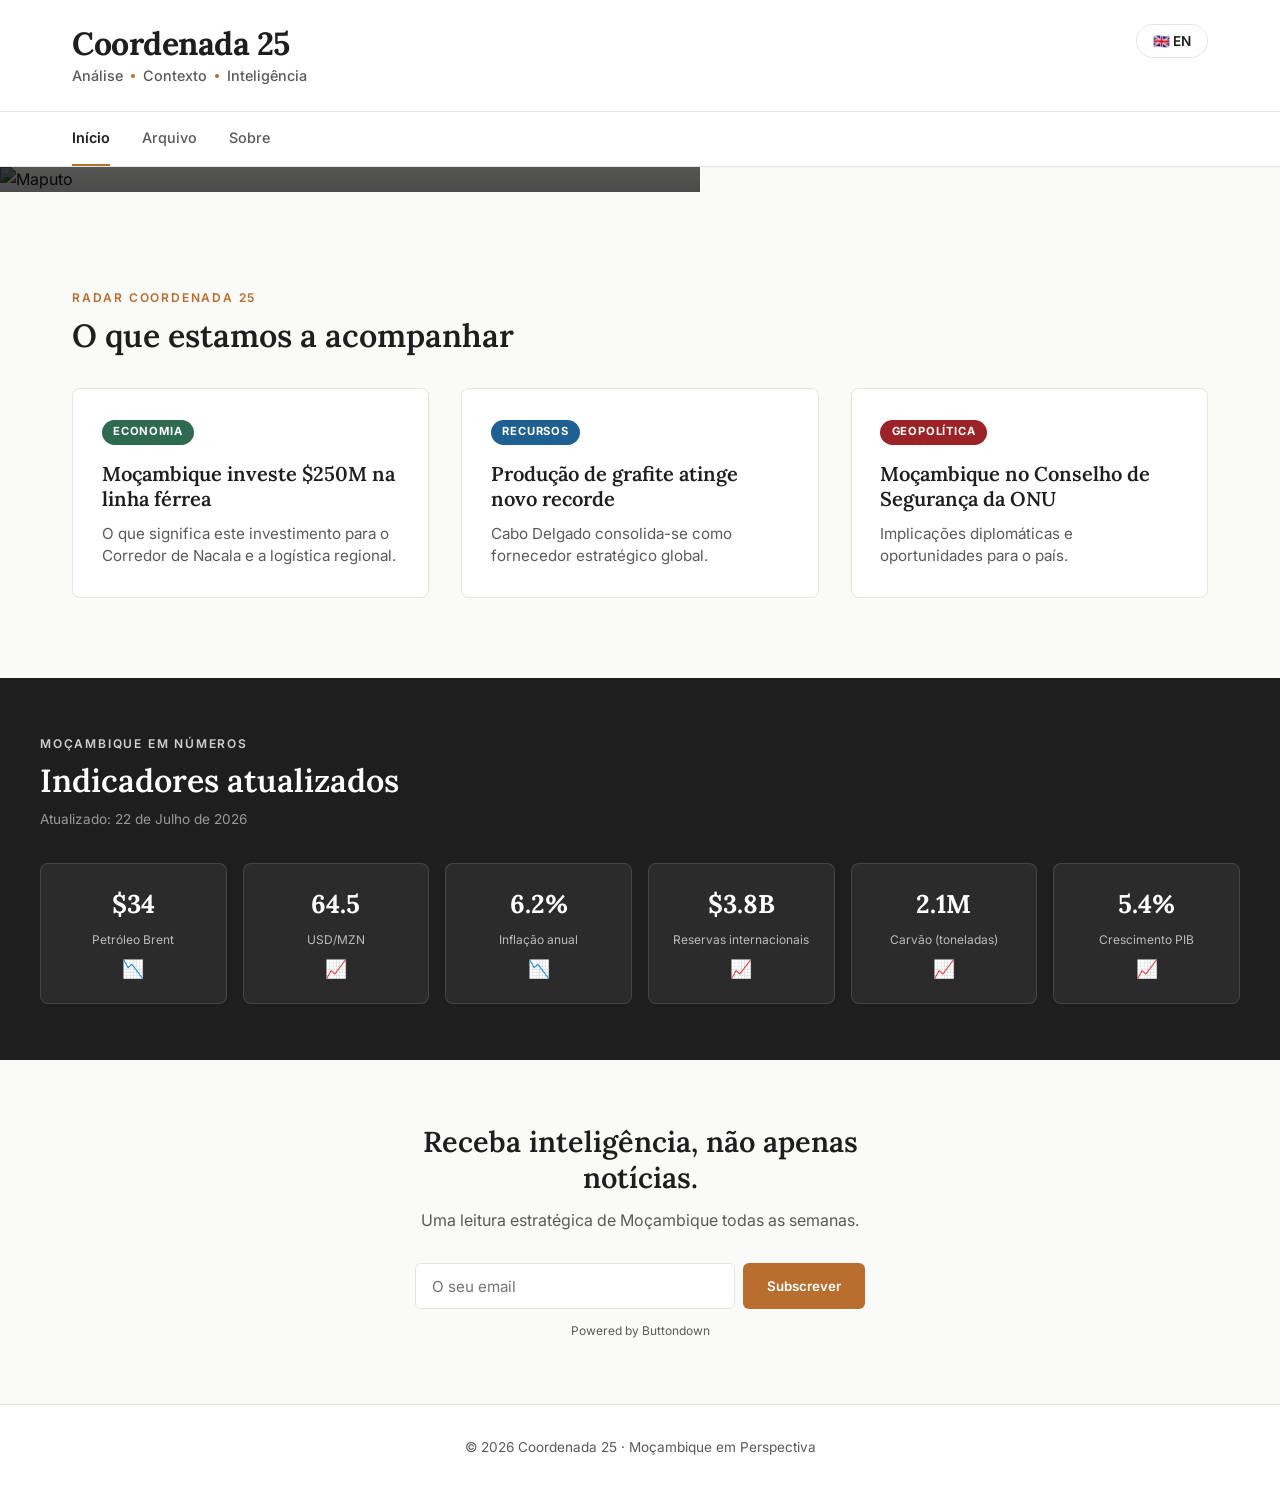
==== commit cb7802f4: "Newsletter" ====
--- a/website/index.html
+++ b/website/index.html
@@ -92,12 +92,19 @@
     <p class="lang-pt">Uma leitura estratégica de Moçambique todas as semanas.</p>
     <p class="lang-en" style="display: none;">A strategic read on Mozambique every week.</p>
     
-    <form class="newsletter-form">
-        <input type="email" placeholder="O seu email" required class="lang-pt">
-        <input type="email" placeholder="Your email" required class="lang-en" style="display: none;">
+    <form
+        action="https://buttondown.com/api/emails/embed-subscribe/Coordenada25"
+        method="post"
+        class="newsletter-form embeddable-buttondown-form"
+    >
+        <input type="email" name="email" id="newsletter-email" placeholder="O seu email" required>
         <button type="submit" class="lang-pt">Subscrever</button>
         <button type="submit" class="lang-en" style="display: none;">Subscribe</button>
     </form>
+
+    <p style="font-size: 0.75rem; color: var(--text-muted); margin-top: 0.75rem;">
+        <a href="https://buttondown.com/refer/Coordenada25" target="_blank">Powered by Buttondown</a>
+    </p>
 </section>
 
 <footer>
